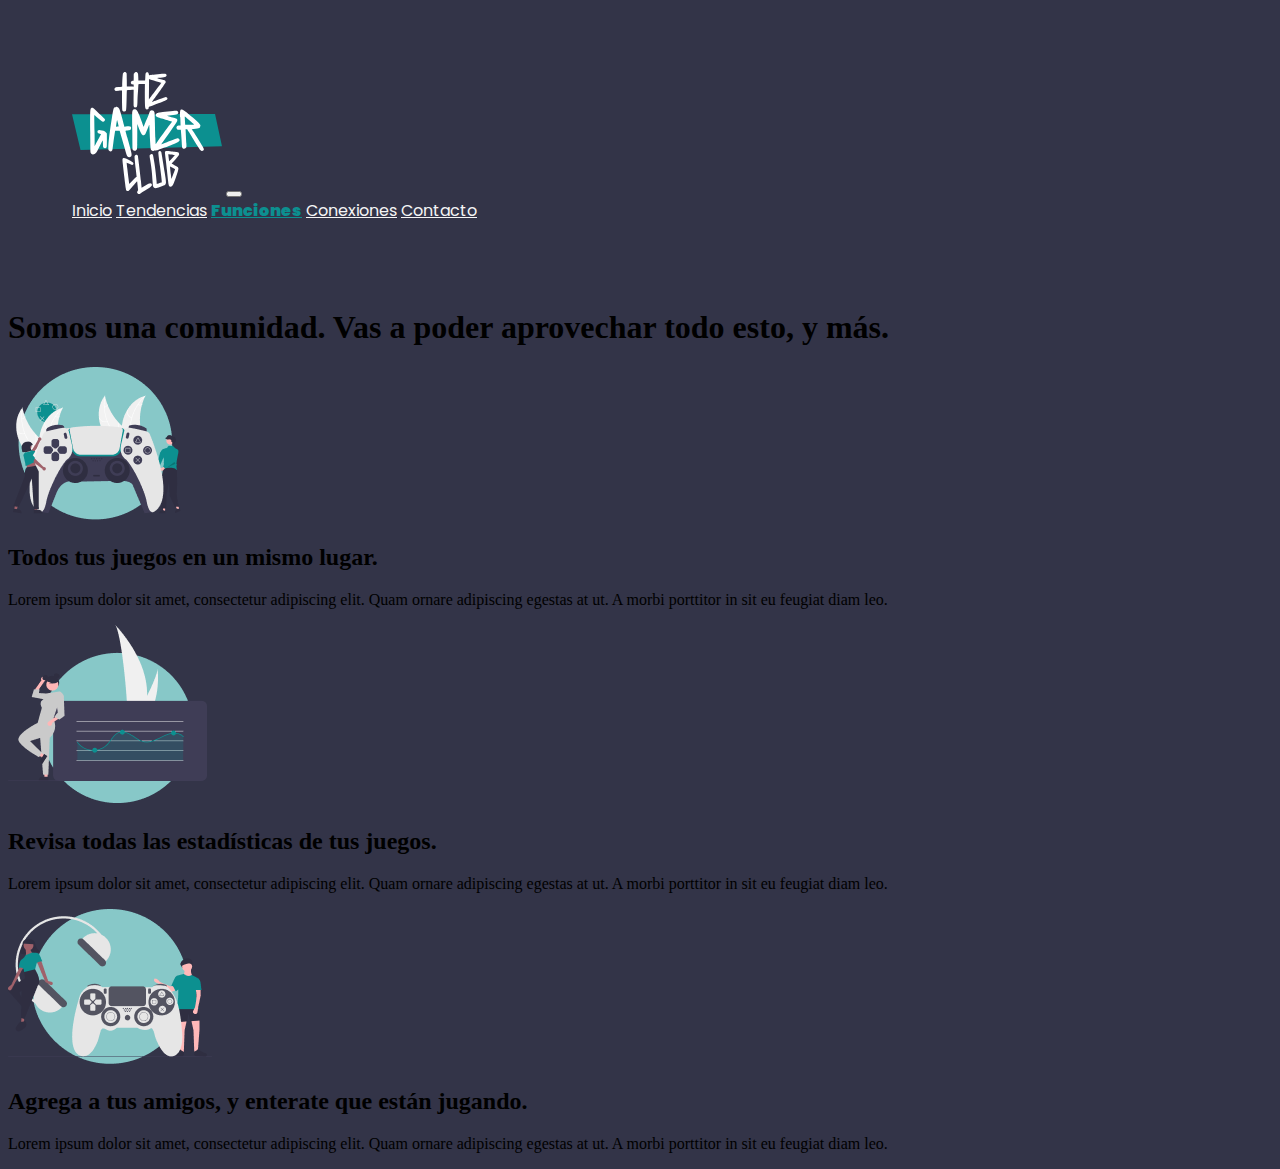
==== pages/features.html @ 59750a8d "Se agregaron todas las páginas de la web, se estilaron y se completo la funcionalidad mobile first e" ====
<!DOCTYPE html>
<html lang="en">
<head>
    <meta charset="UTF-8">
    <meta http-equiv="X-UA-Compatible" content="IE=edge">
    <meta name="viewport" content="width=device-width, initial-scale=1.0">
    <meta name="description" content="Sumá los juegos que tenés en tu backlog, revisa las estadísticas y comenza a jugar">
    <meta name="keywords" content="juegos, games, tracker, backlog, game store, plataformas, consolas, pc, computadora">
    <title>Funciones</title>
    <link href="https://cdn.jsdelivr.net/npm/bootstrap@5.2.2/dist/css/bootstrap.min.css" rel="stylesheet" integrity="sha384-Zenh87qX5JnK2Jl0vWa8Ck2rdkQ2Bzep5IDxbcnCeuOxjzrPF/et3URy9Bv1WTRi" crossorigin="anonymous">
    <link rel="stylesheet" href="../css/style.css">
    <link rel="preconnect" href="https://fonts.googleapis.com">
    <link rel="preconnect" href="https://fonts.gstatic.com" crossorigin>
    <link href="https://fonts.googleapis.com/css2?family=Poppins:wght@100;300;400;500;700;900&display=swap" rel="stylesheet">
</head>
<body>
    <script src="https://cdn.jsdelivr.net/npm/@popperjs/core@2.11.6/dist/umd/popper.min.js" integrity="sha384-oBqDVmMz9ATKxIep9tiCxS/Z9fNfEXiDAYTujMAeBAsjFuCZSmKbSSUnQlmh/jp3" crossorigin="anonymous"></script>
    <script src="https://cdn.jsdelivr.net/npm/bootstrap@5.2.2/dist/js/bootstrap.min.js" integrity="sha384-IDwe1+LCz02ROU9k972gdyvl+AESN10+x7tBKgc9I5HFtuNz0wWnPclzo6p9vxnk" crossorigin="anonymous"></script>
    <header>
        <!-- Navbar de Boostrap-->
        <nav class="navbar navbar-expand-lg bg-light bg-transparent">
            <div class="container-fluid">
                <a class="navbar-brand" href="#"><img src="../resources/logo.svg" alt="logo"></a>
                <button class="navbar-toggler navbar-dark" type="button" data-bs-toggle="collapse" data-bs-target="#navbarNavAltMarkup" aria-controls="navbarNavAltMarkup" aria-expanded="false" aria-label="Toggle navigation">
                    <span class="navbar-toggler-icon"></span>
                </button>
                <div class="collapse navbar-collapse" id="navbarNavAltMarkup">
                        <div class="navbar-nav">
                            <a class="nav-link" href="../index.html">Inicio</a>
                            <a class="nav-link" href="./trending.html">Tendencias</a>
                            <a class="nav-link active" aria-current="page" href="./features.html">Funciones</a>
                            <a class="nav-link" href="./connect.html">Conexiones</a>
                            <a class="nav-link" href="./contact.html">Contacto</a>
                        </div>
                    </div>
            </div>
        </nav>
    </header>
    <div class="features">
        <div class="features-text">
            <h1>Somos una comunidad. Vas a poder aprovechar todo esto, y más.</h1>
        </div>
        <div class="features-icon">
            <div class="feature-real">
                <img id="cyber" src="../resources/feature-01.png" class="featureGame" alt="feature1-svg">
                <h2>Todos tus juegos en un mismo lugar.</h2>
                <p>Lorem ipsum dolor sit amet, consectetur adipiscing elit. Quam ornare adipiscing egestas at ut. A morbi porttitor in sit eu feugiat diam leo.</p>
            </div>
            <div class="feature-real">
                <img src="../resources/features-02.png" class="featureGame" alt="feature2-svg">
                <h2>Revisa todas las estadísticas de tus juegos.</h2>
                <p>Lorem ipsum dolor sit amet, consectetur adipiscing elit. Quam ornare adipiscing egestas at ut. A morbi porttitor in sit eu feugiat diam leo.</p>
            </div>
            <div class="feature-real">
                <img src="../resources/features-03.png" class="featureGame" alt="feature2-svg">
                <h2>Agrega a tus amigos, y enterate que están jugando.</h2>
                <p>Lorem ipsum dolor sit amet, consectetur adipiscing elit. Quam ornare adipiscing egestas at ut. A morbi porttitor in sit eu feugiat diam leo.</p>
            </div>
        </div>
    </div>
</body>
</html>
---- css/style.css ----
@charset "UTF-8";
/** Navbar **/ /* Tipografías */
/* Tamaños */
/* H1 */
/* H2 */
/* p */
/* H1 */
/* H2 */
/* p */
/* Background Color */
/* Main Colors */
/** Body **/
body {
  background-color: #333448;
}

.navbar {
  padding: 4rem;
}

.navbar-brand img {
  width: 150px;
}

.navbar a.nav-link {
  font-family: "Poppins", sans-serif;
  color: whitesmoke;
}

.navbar a.nav-link.active {
  font-family: "Poppins", sans-serif;
  color: #0c9090;
  font-weight: 900;
}

/* Extra small devices (phones, 320px and down) */
@media screen and (max-width: 320px) {
  .navbar {
    padding: 1rem;
  }
  .navbar-toggler {
    border: 0;
  }
  .navbar-brand img {
    width: 100px;
  }
  .navbar a.nav-link {
    font-family: "Poppins", sans-serif;
    color: whitesmoke;
  }
  .navbar a.nav-link.active {
    font-family: "Poppins", sans-serif;
    color: #0C9090;
    font-weight: 900;
  }
  /* <--- Home ---> */
  .hero {
    padding: 2rem;
    display: flex;
    flex-direction: column;
    width: 100%;
    height: 100%;
    overflow: hidden;
  }
  .hero .hero-text h1 {
    font-family: "Poppins", sans-serif;
    font-weight: 900;
    font-size: 2rem;
    color: whitesmoke;
    padding-right: 3rem;
    padding-bottom: 2rem;
    width: 100%;
  }
  .hero .hero-text p {
    font-family: "Poppins", sans-serif;
    font-weight: 400;
    font-size: 1rem;
    color: whitesmoke;
    padding-bottom: 2rem;
    width: 90%;
  }
  .hero .hero-text button {
    border-radius: 100px;
    padding: 0.8rem 1.6rem 0.8rem 1.6rem;
    font-size: 1rem;
    border-style: none;
    background-color: transparent;
    border: solid 2px whitesmoke;
    color: whitesmoke;
    font-family: "Poppins", sans-serif;
    font-weight: 900;
    margin-bottom: 2rem;
  }
  .hero .hero-text button:hover {
    border-radius: 100px;
    padding: 0.8rem 1.6rem 0.8rem 1.6rem;
    font-size: 1rem;
    border-style: none;
    background-color: #0C9090;
    border: solid 2px #0C9090;
    color: whitesmoke;
    font-family: "Poppins", sans-serif;
    font-weight: 900;
    margin-bottom: 2rem;
  }
  .hero-img {
    width: 100%;
  }
  .hero-img #gow {
    margin-left: -50%;
    width: 200%;
  }
  /* <--- Tendencia ---> */
  .trending {
    padding: 2rem;
    display: flex;
    flex-direction: column;
    width: 100%;
    height: 100%;
  }
  .trending .trending-text h1 {
    font-family: "Poppins", sans-serif;
    font-weight: 900;
    font-size: 2rem;
    color: whitesmoke;
    padding-bottom: 2rem;
  }
  .trending .trending-text p {
    font-family: "Poppins", sans-serif;
    font-weight: 400;
    font-size: 1rem;
    color: whitesmoke;
    padding-bottom: 2rem;
  }
  .main-game__img {
    width: 100%;
  }
  .carousel-games {
    display: none;
  }
  /* <--- Funciones ---> */
  .features {
    padding: 2rem;
    display: flex;
    flex-direction: column;
    width: 100%;
    height: 100%;
    align-items: center;
  }
  .features .features-text h1 {
    font-family: "Poppins", sans-serif;
    font-weight: 900;
    font-size: 2rem;
    color: whitesmoke;
    padding-bottom: 2rem;
    width: 100%;
  }
  .features-icon {
    display: flex;
    flex-direction: column;
    width: 100%;
    gap: 4rem;
    text-align: center;
    padding: 2rem;
  }
  .features-icon .feature-real img {
    width: 75%;
  }
  .features-icon .feature-real h2 {
    font-family: "Poppins", sans-serif;
    font-weight: 900;
    font-size: 2rem;
    color: whitesmoke;
    padding-top: 2rem;
    text-align: center;
  }
  .features-icon .feature-real p {
    font-family: "Poppins", sans-serif;
    font-weight: 400;
    font-size: 1rem;
    color: whitesmoke;
    padding-top: 2rem;
    text-align: center;
  }
  /* <--- Conexiones ---> */
  .connect {
    padding: 2rem;
    display: flex;
    flex-direction: column;
    width: 100%;
    height: 100%;
  }
  .connect .connect-text h1 {
    font-family: "Poppins", sans-serif;
    font-weight: 900;
    font-size: 2rem;
    color: whitesmoke;
    padding-bottom: 2rem;
  }
  .connect .connect-text p {
    font-family: "Poppins", sans-serif;
    font-weight: 400;
    font-size: 1rem;
    color: whitesmoke;
    padding-bottom: 2rem;
  }
  .connect-platforms {
    display: none;
  }
  .connect-img img {
    width: 100%;
    padding: 1rem;
  }
  /* <--- Contacto ---> */
  .form {
    padding: 2rem;
    display: flex;
    flex-direction: column;
    width: 100%;
    height: 100%;
    align-items: center;
  }
  .form .form-container {
    width: 100%;
    padding: 0rem;
  }
  .form .form-text {
    display: none;
  }
  .form legend {
    font-family: "Poppins", sans-serif;
    font-weight: 900;
    font-size: 2rem;
    color: whitesmoke;
    padding: 0 1rem 4rem 1rem;
  }
  .form label {
    font-size: 1rem;
    font-weight: 900;
    color: whitesmoke;
    width: 100%;
  }
  .form input {
    border-radius: 10px;
    width: 100%;
    padding: 0.8rem;
    margin-bottom: 2rem;
  }
  .form select {
    border-radius: 10px;
    width: 100%;
    padding: 0.8rem;
    margin-bottom: 2rem;
  }
  .form textarea {
    border-radius: 10px;
    width: 100%;
  }
  .form #tryBeta {
    border-radius: 100px;
    padding: 0.8rem 1.6rem 0.8rem 1.6rem;
    font-size: 1rem;
    border-style: none;
    background-color: #0C9090;
    border: solid 2px #0C9090;
    color: whitesmoke;
    font-weight: 900;
    border-radius: 10px;
  }
}

/*# sourceMappingURL=style.css.map */
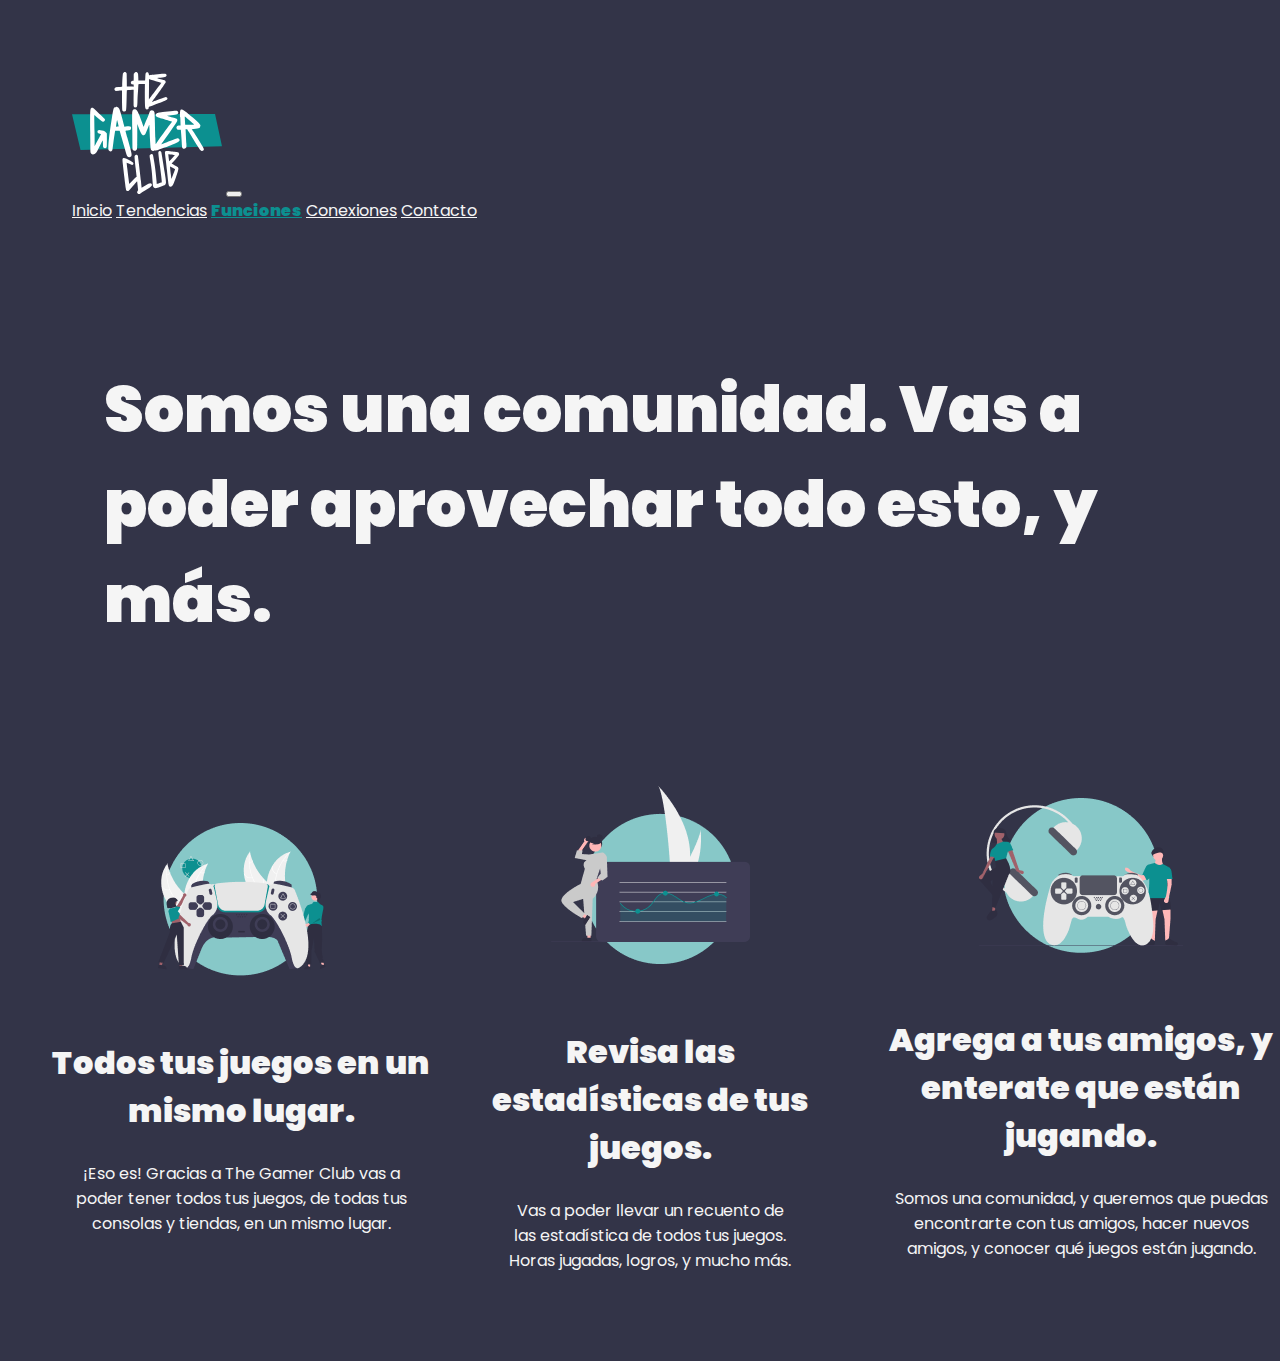
==== commit 11f8317a: "De a poco se va haciendo el diseño más responsive, agregando más media queries para las resoluciones" ====
--- a/pages/features.html
+++ b/pages/features.html
@@ -44,17 +44,17 @@
             <div class="feature-real">
                 <img id="cyber" src="../resources/feature-01.png" class="featureGame" alt="feature1-svg">
                 <h2>Todos tus juegos en un mismo lugar.</h2>
-                <p>Lorem ipsum dolor sit amet, consectetur adipiscing elit. Quam ornare adipiscing egestas at ut. A morbi porttitor in sit eu feugiat diam leo.</p>
+                <p>¡Eso es! Gracias a The Gamer Club vas a poder tener todos tus juegos, de todas tus consolas y tiendas, en un mismo lugar.</p>
             </div>
             <div class="feature-real">
                 <img src="../resources/features-02.png" class="featureGame" alt="feature2-svg">
-                <h2>Revisa todas las estadísticas de tus juegos.</h2>
-                <p>Lorem ipsum dolor sit amet, consectetur adipiscing elit. Quam ornare adipiscing egestas at ut. A morbi porttitor in sit eu feugiat diam leo.</p>
+                <h2>Revisa las estadísticas de tus juegos.</h2>
+                <p>Vas a poder llevar un recuento de las estadística de todos tus juegos. Horas jugadas, logros, y mucho más.</p>
             </div>
             <div class="feature-real">
                 <img src="../resources/features-03.png" class="featureGame" alt="feature2-svg">
                 <h2>Agrega a tus amigos, y enterate que están jugando.</h2>
-                <p>Lorem ipsum dolor sit amet, consectetur adipiscing elit. Quam ornare adipiscing egestas at ut. A morbi porttitor in sit eu feugiat diam leo.</p>
+                <p>Somos una comunidad, y queremos que puedas encontrarte con tus amigos, hacer nuevos amigos, y conocer qué juegos están jugando.</p>
             </div>
         </div>
     </div>
--- a/css/style.css
+++ b/css/style.css
@@ -33,6 +33,851 @@
   font-weight: 900;
 }
 
+/* Large sized devices (tablets, notebook, 1280px and down) */
+@media screen and (max-width: 1280px) {
+  .navbar {
+    padding: 4rem;
+  }
+  .navbar-brand img {
+    width: 150px;
+  }
+  .navbar a.nav-link {
+    font-family: "Poppins", sans-serif;
+    color: whitesmoke;
+  }
+  .navbar a.nav-link.active {
+    font-family: "Poppins", sans-serif;
+    color: #0C9090;
+    font-weight: 900;
+  }
+  /* <--- Home ---> */
+  .hero {
+    padding: 2rem;
+    display: flex;
+    flex-direction: row;
+    width: 100%;
+    height: 100%;
+    overflow: hidden;
+  }
+  .hero .hero-text h1 {
+    font-family: "Poppins", sans-serif;
+    font-weight: 900;
+    font-size: 4rem;
+    color: whitesmoke;
+    padding-right: 3rem;
+    padding-bottom: 2rem;
+    width: 100%;
+  }
+  .hero .hero-text p {
+    font-family: "Poppins", sans-serif;
+    font-weight: 400;
+    font-size: 1.2rem;
+    color: whitesmoke;
+    padding-bottom: 2rem;
+    width: 90%;
+  }
+  .hero .hero-text button {
+    border-radius: 100px;
+    padding: 0.8rem 1.6rem 0.8rem 1.6rem;
+    font-size: 1rem;
+    border-style: none;
+    background-color: transparent;
+    border: solid 2px whitesmoke;
+    color: whitesmoke;
+    font-family: "Poppins", sans-serif;
+    font-weight: 900;
+    margin-bottom: 2rem;
+  }
+  .hero .hero-text button:hover {
+    border-radius: 100px;
+    padding: 0.8rem 1.6rem 0.8rem 1.6rem;
+    font-size: 1rem;
+    border-style: none;
+    background-color: #0C9090;
+    border: solid 2px #0C9090;
+    color: whitesmoke;
+    font-family: "Poppins", sans-serif;
+    font-weight: 900;
+    margin-bottom: 2rem;
+  }
+  .hero-img #gow {
+    margin-left: -50%;
+    width: 200%;
+  }
+  /* <--- Tendencia ---> */
+  .trending {
+    padding: 2rem;
+    display: flex;
+    flex-direction: row;
+    width: 100%;
+    height: 100%;
+    flex-wrap: wrap;
+  }
+  .trending .trending-text h1 {
+    font-family: "Poppins", sans-serif;
+    font-weight: 900;
+    font-size: 4rem;
+    color: whitesmoke;
+    padding-bottom: 2rem;
+  }
+  .trending .trending-text p {
+    font-family: "Poppins", sans-serif;
+    font-weight: 400;
+    font-size: 1.2rem;
+    color: whitesmoke;
+    padding-bottom: 2rem;
+  }
+  #carouselExampleIndicators {
+    display: none;
+  }
+  .carousel-games {
+    padding: 2rem;
+    display: flex;
+    flex-direction: row;
+    gap: 2rem;
+    width: 100%;
+  }
+  .carousel-games img {
+    width: 20%;
+  }
+  /* <--- Funciones ---> */
+  .features {
+    padding: 2rem;
+    display: flex;
+    flex-direction: row;
+    flex-wrap: wrap;
+    width: 100%;
+    height: 100%;
+    align-items: center;
+  }
+  .features .features-text h1 {
+    font-family: "Poppins", sans-serif;
+    font-weight: 900;
+    font-size: 4rem;
+    color: whitesmoke;
+    padding-left: 4rem;
+    padding-bottom: 6rem;
+    width: 80%;
+  }
+  .features-icon {
+    display: flex;
+    flex-direction: row;
+    width: 100%;
+    gap: 2rem;
+    text-align: center;
+    align-items: center;
+  }
+  .features-icon h2 {
+    font-family: "Poppins", sans-serif;
+    font-weight: 900;
+    font-size: 2rem;
+    color: whitesmoke;
+    padding-top: 2rem;
+    text-align: center;
+  }
+  .features-icon p {
+    font-family: "Poppins", sans-serif;
+    font-weight: 400;
+    font-size: 1rem;
+    color: whitesmoke;
+    padding: 0 2rem 0 2rem;
+    padding-bottom: 2rem;
+    text-align: center;
+  }
+}
+/* Medium sized devices (tablets, 960px and down) */
+@media screen and (max-width: 960px) {
+  .navbar {
+    padding: 2rem;
+  }
+  .navbar-toggler {
+    border: 0;
+  }
+  .navbar-brand img {
+    width: 150px;
+  }
+  .navbar a.nav-link {
+    font-family: "Poppins", sans-serif;
+    color: whitesmoke;
+  }
+  .navbar a.nav-link.active {
+    font-family: "Poppins", sans-serif;
+    color: #0C9090;
+    font-weight: 900;
+  }
+  /* <--- Home ---> */
+  .hero {
+    padding: 2rem;
+    display: flex;
+    flex-direction: column;
+    width: 100%;
+    height: 100%;
+    overflow: hidden;
+  }
+  .hero .hero-text h1 {
+    font-family: "Poppins", sans-serif;
+    font-weight: 900;
+    font-size: 4rem;
+    color: whitesmoke;
+    padding-right: 3rem;
+    padding-bottom: 2rem;
+    width: 100%;
+  }
+  .hero .hero-text p {
+    font-family: "Poppins", sans-serif;
+    font-weight: 400;
+    font-size: 1.2rem;
+    color: whitesmoke;
+    padding-bottom: 2rem;
+    width: 90%;
+  }
+  .hero .hero-text button {
+    border-radius: 100px;
+    padding: 0.8rem 1.6rem 0.8rem 1.6rem;
+    font-size: 1rem;
+    border-style: none;
+    background-color: transparent;
+    border: solid 2px whitesmoke;
+    color: whitesmoke;
+    font-family: "Poppins", sans-serif;
+    font-weight: 900;
+    margin-bottom: 2rem;
+  }
+  .hero .hero-text button:hover {
+    border-radius: 100px;
+    padding: 0.8rem 1.6rem 0.8rem 1.6rem;
+    font-size: 1rem;
+    border-style: none;
+    background-color: #0C9090;
+    border: solid 2px #0C9090;
+    color: whitesmoke;
+    font-family: "Poppins", sans-serif;
+    font-weight: 900;
+    margin-bottom: 2rem;
+  }
+  .hero-img #gow {
+    margin-left: -50%;
+    width: 200%;
+  }
+  /* <--- Tendencia ---> */
+  .trending {
+    padding: 2rem;
+    display: flex;
+    flex-direction: column;
+    width: 100%;
+    height: 100%;
+  }
+  .trending .trending-text h1 {
+    font-family: "Poppins", sans-serif;
+    font-weight: 900;
+    font-size: 4rem;
+    color: whitesmoke;
+    padding-bottom: 2rem;
+  }
+  .trending .trending-text p {
+    font-family: "Poppins", sans-serif;
+    font-weight: 400;
+    font-size: 1.2rem;
+    color: whitesmoke;
+    padding-bottom: 2rem;
+  }
+  .main-game__img {
+    width: 100%;
+  }
+  .carousel-games {
+    display: none;
+  }
+  /* <--- Funciones ---> */
+  .features {
+    padding: 2rem;
+    display: flex;
+    flex-direction: column;
+    width: 100%;
+    height: 100%;
+    align-items: center;
+  }
+  .features .features-text h1 {
+    font-family: "Poppins", sans-serif;
+    font-weight: 900;
+    font-size: 4rem;
+    color: whitesmoke;
+    padding-bottom: 2rem;
+    width: 100%;
+  }
+  .features-icon {
+    display: flex;
+    flex-direction: column;
+    width: 100%;
+    gap: 4rem;
+    text-align: center;
+    padding: 2rem;
+  }
+  .features-icon .feature-real img {
+    width: 50%;
+  }
+  .features-icon .feature-real h2 {
+    font-family: "Poppins", sans-serif;
+    font-weight: 900;
+    font-size: 3rem;
+    color: whitesmoke;
+    padding-top: 2rem;
+    text-align: center;
+  }
+  .features-icon .feature-real p {
+    font-family: "Poppins", sans-serif;
+    font-weight: 400;
+    font-size: 1.2rem;
+    color: whitesmoke;
+    padding-top: 2rem;
+    text-align: center;
+  }
+  /* <--- Conexiones ---> */
+  .connect {
+    padding: 2rem;
+    display: flex;
+    flex-direction: column;
+    width: 100%;
+    height: 100%;
+  }
+  .connect .connect-text h1 {
+    font-family: "Poppins", sans-serif;
+    font-weight: 900;
+    font-size: 4rem;
+    color: whitesmoke;
+    padding-bottom: 2rem;
+  }
+  .connect .connect-text p {
+    font-family: "Poppins", sans-serif;
+    font-weight: 400;
+    font-size: 1.2rem;
+    color: whitesmoke;
+    padding-bottom: 2rem;
+  }
+  .connect-platforms {
+    display: none;
+  }
+  .connect-img img {
+    width: 100%;
+    padding: 4rem 16rem 4rem 16rem;
+  }
+  /* <--- Contacto ---> */
+  .form {
+    padding: 2rem;
+    display: flex;
+    flex-direction: column;
+    width: 100%;
+    height: 100%;
+    align-items: center;
+  }
+  .form .form-container {
+    width: 100%;
+    padding: 0rem;
+  }
+  .form .form-text {
+    display: none;
+  }
+  .form legend {
+    font-family: "Poppins", sans-serif;
+    font-weight: 900;
+    font-size: 4rem;
+    color: whitesmoke;
+    padding: 0 1rem 4rem 1rem;
+  }
+  .form label {
+    font-size: 1rem;
+    font-weight: 900;
+    color: whitesmoke;
+    width: 100%;
+  }
+  .form input {
+    border-radius: 10px;
+    width: 100%;
+    padding: 0.8rem;
+    margin-bottom: 2rem;
+  }
+  .form select {
+    border-radius: 10px;
+    width: 100%;
+    padding: 0.8rem;
+    margin-bottom: 2rem;
+  }
+  .form textarea {
+    border-radius: 10px;
+    width: 100%;
+  }
+  .form #tryBeta {
+    border-radius: 100px;
+    padding: 0.8rem 1.6rem 0.8rem 1.6rem;
+    font-size: 1rem;
+    border-style: none;
+    background-color: #0C9090;
+    border: solid 2px #0C9090;
+    color: whitesmoke;
+    font-weight: 900;
+    border-radius: 10px;
+  }
+}
+/* Medium sized devices (phones, tablets, 768px and down) */
+@media screen and (max-width: 768px) {
+  .navbar {
+    padding: 2rem;
+  }
+  .navbar-toggler {
+    border: 0;
+  }
+  .navbar-brand img {
+    width: 150px;
+  }
+  .navbar a.nav-link {
+    font-family: "Poppins", sans-serif;
+    color: whitesmoke;
+  }
+  .navbar a.nav-link.active {
+    font-family: "Poppins", sans-serif;
+    color: #0C9090;
+    font-weight: 900;
+  }
+  /* <--- Home ---> */
+  .hero {
+    padding: 2rem;
+    display: flex;
+    flex-direction: column;
+    width: 100%;
+    height: 100%;
+    overflow: hidden;
+  }
+  .hero .hero-text h1 {
+    font-family: "Poppins", sans-serif;
+    font-weight: 900;
+    font-size: 3rem;
+    color: whitesmoke;
+    padding-right: 3rem;
+    padding-bottom: 2rem;
+    width: 100%;
+  }
+  .hero .hero-text p {
+    font-family: "Poppins", sans-serif;
+    font-weight: 400;
+    font-size: 1rem;
+    color: whitesmoke;
+    padding-bottom: 2rem;
+    width: 90%;
+  }
+  .hero .hero-text button {
+    border-radius: 100px;
+    padding: 0.8rem 1.6rem 0.8rem 1.6rem;
+    font-size: 1rem;
+    border-style: none;
+    background-color: transparent;
+    border: solid 2px whitesmoke;
+    color: whitesmoke;
+    font-family: "Poppins", sans-serif;
+    font-weight: 900;
+    margin-bottom: 2rem;
+  }
+  .hero .hero-text button:hover {
+    border-radius: 100px;
+    padding: 0.8rem 1.6rem 0.8rem 1.6rem;
+    font-size: 1rem;
+    border-style: none;
+    background-color: #0C9090;
+    border: solid 2px #0C9090;
+    color: whitesmoke;
+    font-family: "Poppins", sans-serif;
+    font-weight: 900;
+    margin-bottom: 2rem;
+  }
+  .hero-img #gow {
+    margin-left: -50%;
+    width: 200%;
+  }
+  /* <--- Tendencia ---> */
+  .trending {
+    padding: 2rem;
+    display: flex;
+    flex-direction: column;
+    width: 100%;
+    height: 100%;
+  }
+  .trending .trending-text h1 {
+    font-family: "Poppins", sans-serif;
+    font-weight: 900;
+    font-size: 3rem;
+    color: whitesmoke;
+    padding-bottom: 2rem;
+  }
+  .trending .trending-text p {
+    font-family: "Poppins", sans-serif;
+    font-weight: 400;
+    font-size: 1rem;
+    color: whitesmoke;
+    padding-bottom: 2rem;
+  }
+  .main-game__img {
+    width: 100%;
+  }
+  .carousel-games {
+    display: none;
+  }
+  /* <--- Funciones ---> */
+  .features {
+    padding: 2rem;
+    display: flex;
+    flex-direction: column;
+    width: 100%;
+    height: 100%;
+    align-items: center;
+  }
+  .features .features-text h1 {
+    font-family: "Poppins", sans-serif;
+    font-weight: 900;
+    font-size: 3rem;
+    color: whitesmoke;
+    padding-bottom: 2rem;
+    width: 100%;
+  }
+  .features-icon {
+    display: flex;
+    flex-direction: column;
+    width: 100%;
+    gap: 4rem;
+    text-align: center;
+    padding: 2rem;
+  }
+  .features-icon .feature-real img {
+    width: 50%;
+  }
+  .features-icon .feature-real h2 {
+    font-family: "Poppins", sans-serif;
+    font-weight: 900;
+    font-size: 2rem;
+    color: whitesmoke;
+    padding-top: 2rem;
+    text-align: center;
+  }
+  .features-icon .feature-real p {
+    font-family: "Poppins", sans-serif;
+    font-weight: 400;
+    font-size: 1rem;
+    color: whitesmoke;
+    padding-top: 2rem;
+    text-align: center;
+  }
+  /* <--- Conexiones ---> */
+  .connect {
+    padding: 2rem;
+    display: flex;
+    flex-direction: column;
+    width: 100%;
+    height: 100%;
+  }
+  .connect .connect-text h1 {
+    font-family: "Poppins", sans-serif;
+    font-weight: 900;
+    font-size: 3rem;
+    color: whitesmoke;
+    padding-bottom: 2rem;
+  }
+  .connect .connect-text p {
+    font-family: "Poppins", sans-serif;
+    font-weight: 400;
+    font-size: 1rem;
+    color: whitesmoke;
+    padding-bottom: 2rem;
+  }
+  .connect-platforms {
+    display: none;
+  }
+  .connect-img img {
+    width: 100%;
+    padding: 6rem;
+  }
+  /* <--- Contacto ---> */
+  .form {
+    padding: 2rem;
+    display: flex;
+    flex-direction: column;
+    width: 100%;
+    height: 100%;
+    align-items: center;
+  }
+  .form .form-container {
+    width: 100%;
+    padding: 0rem;
+  }
+  .form .form-text {
+    display: none;
+  }
+  .form legend {
+    font-family: "Poppins", sans-serif;
+    font-weight: 900;
+    font-size: 3rem;
+    color: whitesmoke;
+    padding: 0 1rem 4rem 1rem;
+  }
+  .form label {
+    font-size: 1rem;
+    font-weight: 900;
+    color: whitesmoke;
+    width: 100%;
+  }
+  .form input {
+    border-radius: 10px;
+    width: 100%;
+    padding: 0.8rem;
+    margin-bottom: 2rem;
+  }
+  .form select {
+    border-radius: 10px;
+    width: 100%;
+    padding: 0.8rem;
+    margin-bottom: 2rem;
+  }
+  .form textarea {
+    border-radius: 10px;
+    width: 100%;
+  }
+  .form #tryBeta {
+    border-radius: 100px;
+    padding: 0.8rem 1.6rem 0.8rem 1.6rem;
+    font-size: 1rem;
+    border-style: none;
+    background-color: #0C9090;
+    border: solid 2px #0C9090;
+    color: whitesmoke;
+    font-weight: 900;
+    border-radius: 10px;
+  }
+}
+/* Small devices (phones, 600px and down) */
+@media screen and (max-width: 600px) {
+  .navbar {
+    padding: 2rem;
+  }
+  .navbar-toggler {
+    border: 0;
+  }
+  .navbar-brand img {
+    width: 150px;
+  }
+  .navbar a.nav-link {
+    font-family: "Poppins", sans-serif;
+    color: whitesmoke;
+  }
+  .navbar a.nav-link.active {
+    font-family: "Poppins", sans-serif;
+    color: #0C9090;
+    font-weight: 900;
+  }
+  /* <--- Home ---> */
+  .hero {
+    padding: 2rem;
+    display: flex;
+    flex-direction: column;
+    width: 100%;
+    height: 100%;
+    overflow: hidden;
+  }
+  .hero .hero-text h1 {
+    font-family: "Poppins", sans-serif;
+    font-weight: 900;
+    font-size: 3rem;
+    color: whitesmoke;
+    padding-right: 3rem;
+    padding-bottom: 2rem;
+    width: 100%;
+  }
+  .hero .hero-text p {
+    font-family: "Poppins", sans-serif;
+    font-weight: 400;
+    font-size: 1rem;
+    color: whitesmoke;
+    padding-bottom: 2rem;
+    width: 90%;
+  }
+  .hero .hero-text button {
+    border-radius: 100px;
+    padding: 0.8rem 1.6rem 0.8rem 1.6rem;
+    font-size: 1rem;
+    border-style: none;
+    background-color: transparent;
+    border: solid 2px whitesmoke;
+    color: whitesmoke;
+    font-family: "Poppins", sans-serif;
+    font-weight: 900;
+    margin-bottom: 2rem;
+  }
+  .hero .hero-text button:hover {
+    border-radius: 100px;
+    padding: 0.8rem 1.6rem 0.8rem 1.6rem;
+    font-size: 1rem;
+    border-style: none;
+    background-color: #0C9090;
+    border: solid 2px #0C9090;
+    color: whitesmoke;
+    font-family: "Poppins", sans-serif;
+    font-weight: 900;
+    margin-bottom: 2rem;
+  }
+  .hero-img #gow {
+    margin-left: -50%;
+    width: 200%;
+  }
+  /* <--- Tendencia ---> */
+  .trending {
+    padding: 2rem;
+    display: flex;
+    flex-direction: column;
+    width: 100%;
+    height: 100%;
+  }
+  .trending .trending-text h1 {
+    font-family: "Poppins", sans-serif;
+    font-weight: 900;
+    font-size: 3rem;
+    color: whitesmoke;
+    padding-bottom: 2rem;
+  }
+  .trending .trending-text p {
+    font-family: "Poppins", sans-serif;
+    font-weight: 400;
+    font-size: 1rem;
+    color: whitesmoke;
+    padding-bottom: 2rem;
+  }
+  .carousel-games {
+    display: none;
+  }
+  /* <--- Funciones ---> */
+  .features {
+    padding: 2rem;
+    display: flex;
+    flex-direction: column;
+    width: 100%;
+    height: 100%;
+    align-items: center;
+  }
+  .features .features-text h1 {
+    font-family: "Poppins", sans-serif;
+    font-weight: 900;
+    font-size: 3rem;
+    color: whitesmoke;
+    padding-bottom: 2rem;
+    width: 100%;
+  }
+  .features-icon {
+    display: flex;
+    flex-direction: column;
+    width: 100%;
+    gap: 4rem;
+    text-align: center;
+    padding: 2rem;
+  }
+  .features-icon .feature-real img {
+    width: 50%;
+  }
+  .features-icon .feature-real h2 {
+    font-family: "Poppins", sans-serif;
+    font-weight: 900;
+    font-size: 2rem;
+    color: whitesmoke;
+    padding-top: 2rem;
+    text-align: center;
+  }
+  .features-icon .feature-real p {
+    font-family: "Poppins", sans-serif;
+    font-weight: 400;
+    font-size: 1rem;
+    color: whitesmoke;
+    padding-top: 2rem;
+    text-align: center;
+  }
+  /* <--- Conexiones ---> */
+  .connect {
+    padding: 2rem;
+    display: flex;
+    flex-direction: column;
+    width: 100%;
+    height: 100%;
+  }
+  .connect .connect-text h1 {
+    font-family: "Poppins", sans-serif;
+    font-weight: 900;
+    font-size: 3rem;
+    color: whitesmoke;
+    padding-bottom: 2rem;
+  }
+  .connect .connect-text p {
+    font-family: "Poppins", sans-serif;
+    font-weight: 400;
+    font-size: 1rem;
+    color: whitesmoke;
+    padding-bottom: 2rem;
+  }
+  .connect-platforms {
+    display: none;
+  }
+  .connect-img img {
+    width: 100%;
+    padding: 4rem;
+  }
+  /* <--- Contacto ---> */
+  .form {
+    padding: 2rem;
+    display: flex;
+    flex-direction: column;
+    width: 100%;
+    height: 100%;
+    align-items: center;
+  }
+  .form .form-container {
+    width: 100%;
+    padding: 0rem;
+  }
+  .form .form-text {
+    display: none;
+  }
+  .form legend {
+    font-family: "Poppins", sans-serif;
+    font-weight: 900;
+    font-size: 3rem;
+    color: whitesmoke;
+    padding: 0 1rem 4rem 1rem;
+  }
+  .form label {
+    font-size: 1rem;
+    font-weight: 900;
+    color: whitesmoke;
+    width: 100%;
+  }
+  .form input {
+    border-radius: 10px;
+    width: 100%;
+    padding: 0.8rem;
+    margin-bottom: 2rem;
+  }
+  .form select {
+    border-radius: 10px;
+    width: 100%;
+    padding: 0.8rem;
+    margin-bottom: 2rem;
+  }
+  .form textarea {
+    border-radius: 10px;
+    width: 100%;
+  }
+  .form #tryBeta {
+    border-radius: 100px;
+    padding: 0.8rem 1.6rem 0.8rem 1.6rem;
+    font-size: 1rem;
+    border-style: none;
+    background-color: #0C9090;
+    border: solid 2px #0C9090;
+    color: whitesmoke;
+    font-weight: 900;
+    border-radius: 10px;
+  }
+}
 /* Extra small devices (phones, 320px and down) */
 @media screen and (max-width: 320px) {
   .navbar {
